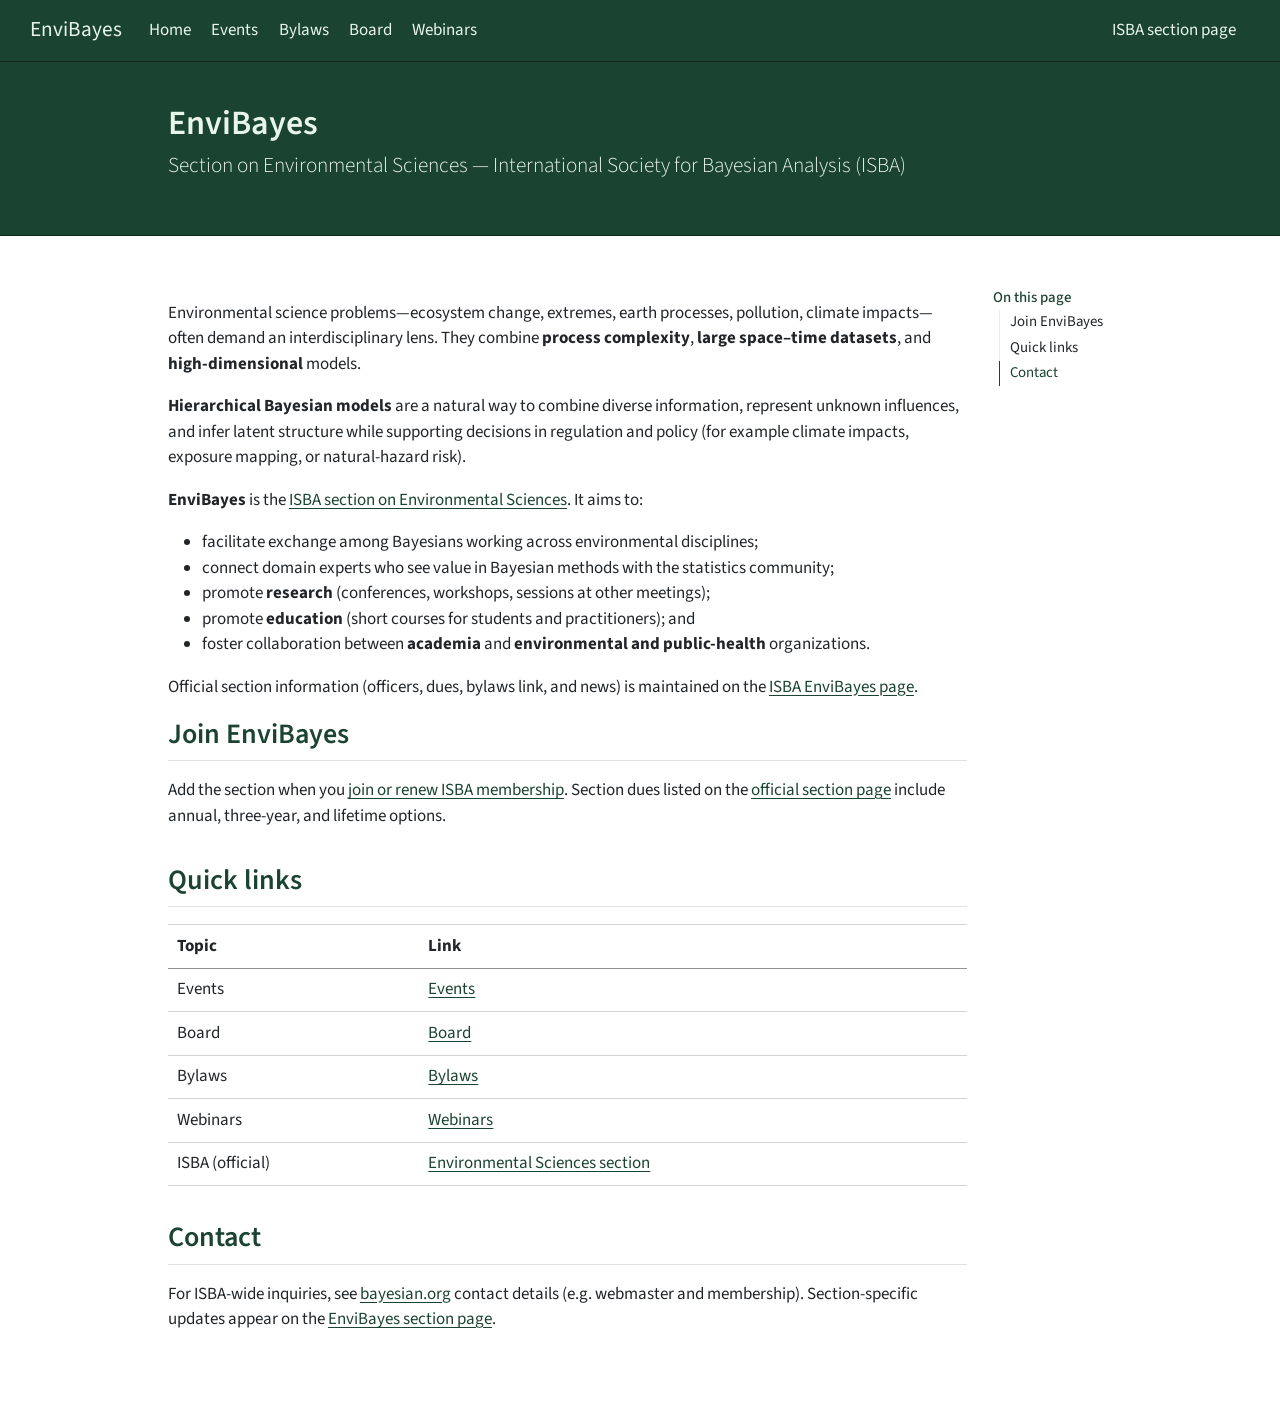
==== index.html @ 17937686 "Built site for gh-pages" ====
<!DOCTYPE html>
<html xmlns="http://www.w3.org/1999/xhtml" lang="en" xml:lang="en"><head>

<meta charset="utf-8">
<meta name="generator" content="quarto-1.7.28">

<meta name="viewport" content="width=device-width, initial-scale=1.0, user-scalable=yes">


<title>EnviBayes</title>
<style>
code{white-space: pre-wrap;}
span.smallcaps{font-variant: small-caps;}
div.columns{display: flex; gap: min(4vw, 1.5em);}
div.column{flex: auto; overflow-x: auto;}
div.hanging-indent{margin-left: 1.5em; text-indent: -1.5em;}
ul.task-list{list-style: none;}
ul.task-list li input[type="checkbox"] {
  width: 0.8em;
  margin: 0 0.8em 0.2em -1em; /* quarto-specific, see https://github.com/quarto-dev/quarto-cli/issues/4556 */ 
  vertical-align: middle;
}
</style>


<script src="site_libs/quarto-nav/quarto-nav.js"></script>
<script src="site_libs/quarto-nav/headroom.min.js"></script>
<script src="site_libs/clipboard/clipboard.min.js"></script>
<script src="site_libs/quarto-search/autocomplete.umd.js"></script>
<script src="site_libs/quarto-search/fuse.min.js"></script>
<script src="site_libs/quarto-search/quarto-search.js"></script>
<meta name="quarto:offset" content="./">
<script src="site_libs/quarto-html/quarto.js" type="module"></script>
<script src="site_libs/quarto-html/tabsets/tabsets.js" type="module"></script>
<script src="site_libs/quarto-html/popper.min.js"></script>
<script src="site_libs/quarto-html/tippy.umd.min.js"></script>
<script src="site_libs/quarto-html/anchor.min.js"></script>
<link href="site_libs/quarto-html/tippy.css" rel="stylesheet">
<link href="site_libs/quarto-html/quarto-syntax-highlighting-b719d3d4935f2b08311a76135e2bf442.css" rel="stylesheet" id="quarto-text-highlighting-styles">
<script src="site_libs/bootstrap/bootstrap.min.js"></script>
<link href="site_libs/bootstrap/bootstrap-icons.css" rel="stylesheet">
<link href="site_libs/bootstrap/bootstrap-daf389cc7eb5d8c83fa0252918874f63.min.css" rel="stylesheet" append-hash="true" id="quarto-bootstrap" data-mode="light">
<script id="quarto-search-options" type="application/json">{
  "location": "navbar",
  "copy-button": false,
  "collapse-after": 3,
  "panel-placement": "end",
  "type": "overlay",
  "limit": 50,
  "keyboard-shortcut": [
    "f",
    "/",
    "s"
  ],
  "show-item-context": false,
  "language": {
    "search-no-results-text": "No results",
    "search-matching-documents-text": "matching documents",
    "search-copy-link-title": "Copy link to search",
    "search-hide-matches-text": "Hide additional matches",
    "search-more-match-text": "more match in this document",
    "search-more-matches-text": "more matches in this document",
    "search-clear-button-title": "Clear",
    "search-text-placeholder": "",
    "search-detached-cancel-button-title": "Cancel",
    "search-submit-button-title": "Submit",
    "search-label": "Search"
  }
}</script>
<style>

      .quarto-title-block .quarto-title-banner h1,
      .quarto-title-block .quarto-title-banner h2,
      .quarto-title-block .quarto-title-banner h3,
      .quarto-title-block .quarto-title-banner h4,
      .quarto-title-block .quarto-title-banner h5,
      .quarto-title-block .quarto-title-banner h6
      {
        color: #e8f5e9;
      }

      .quarto-title-block .quarto-title-banner {
        color: #e8f5e9;
background: #1b4332;
      }
</style>


</head>

<body class="nav-fixed quarto-light">

<div id="quarto-search-results"></div>
  <header id="quarto-header" class="headroom fixed-top quarto-banner">
    <nav class="navbar navbar-expand-lg " data-bs-theme="dark">
      <div class="navbar-container container-fluid">
      <div class="navbar-brand-container mx-auto">
    <a class="navbar-brand" href="./index.html">
    <span class="navbar-title">EnviBayes</span>
    </a>
  </div>
            <div id="quarto-search" class="" title="Search"></div>
          <button class="navbar-toggler" type="button" data-bs-toggle="collapse" data-bs-target="#navbarCollapse" aria-controls="navbarCollapse" role="menu" aria-expanded="false" aria-label="Toggle navigation" onclick="if (window.quartoToggleHeadroom) { window.quartoToggleHeadroom(); }">
  <span class="navbar-toggler-icon"></span>
</button>
          <div class="collapse navbar-collapse" id="navbarCollapse">
            <ul class="navbar-nav navbar-nav-scroll me-auto">
  <li class="nav-item">
    <a class="nav-link active" href="./index.html" aria-current="page"> 
<span class="menu-text">Home</span></a>
  </li>  
  <li class="nav-item">
    <a class="nav-link" href="./events.html"> 
<span class="menu-text">Events</span></a>
  </li>  
  <li class="nav-item">
    <a class="nav-link" href="./bylaws.html"> 
<span class="menu-text">Bylaws</span></a>
  </li>  
  <li class="nav-item">
    <a class="nav-link" href="./board.html"> 
<span class="menu-text">Board</span></a>
  </li>  
  <li class="nav-item">
    <a class="nav-link" href="./webinars.html"> 
<span class="menu-text">Webinars</span></a>
  </li>  
</ul>
            <ul class="navbar-nav navbar-nav-scroll ms-auto">
  <li class="nav-item">
    <a class="nav-link" href="https://bayesian.org/sectionschapters/environmental-sciences/"> <i class="bi bi-globe" role="img">
</i> 
<span class="menu-text">ISBA section page</span></a>
  </li>  
</ul>
          </div> <!-- /navcollapse -->
            <div class="quarto-navbar-tools">
</div>
      </div> <!-- /container-fluid -->
    </nav>
</header>
<!-- content -->
<header id="title-block-header" class="quarto-title-block default page-columns page-full">
  <div class="quarto-title-banner page-columns page-full">
    <div class="quarto-title column-body">
      <h1 class="title">EnviBayes</h1>
            <p class="subtitle lead">Section on Environmental Sciences — International Society for Bayesian Analysis (ISBA)</p>
                      </div>
  </div>
    
  
  <div class="quarto-title-meta">

      
    
      
    </div>
    
  
  </header><div id="quarto-content" class="quarto-container page-columns page-rows-contents page-layout-article page-navbar">
<!-- sidebar -->
<!-- margin-sidebar -->
    <div id="quarto-margin-sidebar" class="sidebar margin-sidebar">
        <nav id="TOC" role="doc-toc" class="toc-active">
    <h2 id="toc-title">On this page</h2>
   
  <ul>
  <li><a href="#join-envibayes" id="toc-join-envibayes" class="nav-link active" data-scroll-target="#join-envibayes">Join EnviBayes</a></li>
  <li><a href="#quick-links" id="toc-quick-links" class="nav-link" data-scroll-target="#quick-links">Quick links</a></li>
  <li><a href="#contact" id="toc-contact" class="nav-link" data-scroll-target="#contact">Contact</a></li>
  </ul>
</nav>
    </div>
<!-- main -->
<main class="content quarto-banner-title-block" id="quarto-document-content">





<p>Environmental science problems—ecosystem change, extremes, earth processes, pollution, climate impacts—often demand an interdisciplinary lens. They combine <strong>process complexity</strong>, <strong>large space–time datasets</strong>, and <strong>high-dimensional</strong> models.</p>
<p><strong>Hierarchical Bayesian models</strong> are a natural way to combine diverse information, represent unknown influences, and infer latent structure while supporting decisions in regulation and policy (for example climate impacts, exposure mapping, or natural-hazard risk).</p>
<p><strong>EnviBayes</strong> is the <a href="https://bayesian.org/sectionschapters/environmental-sciences/">ISBA section on Environmental Sciences</a>. It aims to:</p>
<ul>
<li>facilitate exchange among Bayesians working across environmental disciplines;</li>
<li>connect domain experts who see value in Bayesian methods with the statistics community;</li>
<li>promote <strong>research</strong> (conferences, workshops, sessions at other meetings);</li>
<li>promote <strong>education</strong> (short courses for students and practitioners); and</li>
<li>foster collaboration between <strong>academia</strong> and <strong>environmental and public-health</strong> organizations.</li>
</ul>
<p>Official section information (officers, dues, bylaws link, and news) is maintained on the <a href="https://bayesian.org/sectionschapters/environmental-sciences/">ISBA EnviBayes page</a>.</p>
<section id="join-envibayes" class="level2">
<h2 class="anchored" data-anchor-id="join-envibayes">Join EnviBayes</h2>
<p>Add the section when you <a href="https://bayesian.org/membership-2/joinrenew/">join or renew ISBA membership</a>. Section dues listed on the <a href="https://bayesian.org/sectionschapters/environmental-sciences/">official section page</a> include annual, three-year, and lifetime options.</p>
</section>
<section id="quick-links" class="level2">
<h2 class="anchored" data-anchor-id="quick-links">Quick links</h2>
<table class="caption-top table">
<thead>
<tr class="header">
<th>Topic</th>
<th>Link</th>
</tr>
</thead>
<tbody>
<tr class="odd">
<td>Events</td>
<td><a href="./events.html">Events</a></td>
</tr>
<tr class="even">
<td>Board</td>
<td><a href="./board.html">Board</a></td>
</tr>
<tr class="odd">
<td>Bylaws</td>
<td><a href="./bylaws.html">Bylaws</a></td>
</tr>
<tr class="even">
<td>Webinars</td>
<td><a href="./webinars.html">Webinars</a></td>
</tr>
<tr class="odd">
<td>ISBA (official)</td>
<td><a href="https://bayesian.org/sectionschapters/environmental-sciences/">Environmental Sciences section</a></td>
</tr>
</tbody>
</table>
</section>
<section id="contact" class="level2">
<h2 class="anchored" data-anchor-id="contact">Contact</h2>
<p>For ISBA-wide inquiries, see <a href="https://bayesian.org/">bayesian.org</a> contact details (e.g.&nbsp;webmaster and membership). Section-specific updates appear on the <a href="https://bayesian.org/sectionschapters/environmental-sciences/">EnviBayes section page</a>.</p>


</section>

</main> <!-- /main -->
<script id="quarto-html-after-body" type="application/javascript">
  window.document.addEventListener("DOMContentLoaded", function (event) {
    const icon = "";
    const anchorJS = new window.AnchorJS();
    anchorJS.options = {
      placement: 'right',
      icon: icon
    };
    anchorJS.add('.anchored');
    const isCodeAnnotation = (el) => {
      for (const clz of el.classList) {
        if (clz.startsWith('code-annotation-')) {                     
          return true;
        }
      }
      return false;
    }
    const onCopySuccess = function(e) {
      // button target
      const button = e.trigger;
      // don't keep focus
      button.blur();
      // flash "checked"
      button.classList.add('code-copy-button-checked');
      var currentTitle = button.getAttribute("title");
      button.setAttribute("title", "Copied!");
      let tooltip;
      if (window.bootstrap) {
        button.setAttribute("data-bs-toggle", "tooltip");
        button.setAttribute("data-bs-placement", "left");
        button.setAttribute("data-bs-title", "Copied!");
        tooltip = new bootstrap.Tooltip(button, 
          { trigger: "manual", 
            customClass: "code-copy-button-tooltip",
            offset: [0, -8]});
        tooltip.show();    
      }
      setTimeout(function() {
        if (tooltip) {
          tooltip.hide();
          button.removeAttribute("data-bs-title");
          button.removeAttribute("data-bs-toggle");
          button.removeAttribute("data-bs-placement");
        }
        button.setAttribute("title", currentTitle);
        button.classList.remove('code-copy-button-checked');
      }, 1000);
      // clear code selection
      e.clearSelection();
    }
    const getTextToCopy = function(trigger) {
        const codeEl = trigger.previousElementSibling.cloneNode(true);
        for (const childEl of codeEl.children) {
          if (isCodeAnnotation(childEl)) {
            childEl.remove();
          }
        }
        return codeEl.innerText;
    }
    const clipboard = new window.ClipboardJS('.code-copy-button:not([data-in-quarto-modal])', {
      text: getTextToCopy
    });
    clipboard.on('success', onCopySuccess);
    if (window.document.getElementById('quarto-embedded-source-code-modal')) {
      const clipboardModal = new window.ClipboardJS('.code-copy-button[data-in-quarto-modal]', {
        text: getTextToCopy,
        container: window.document.getElementById('quarto-embedded-source-code-modal')
      });
      clipboardModal.on('success', onCopySuccess);
    }
      var localhostRegex = new RegExp(/^(?:http|https):\/\/localhost\:?[0-9]*\//);
      var mailtoRegex = new RegExp(/^mailto:/);
        var filterRegex = new RegExp('/' + window.location.host + '/');
      var isInternal = (href) => {
          return filterRegex.test(href) || localhostRegex.test(href) || mailtoRegex.test(href);
      }
      // Inspect non-navigation links and adorn them if external
     var links = window.document.querySelectorAll('a[href]:not(.nav-link):not(.navbar-brand):not(.toc-action):not(.sidebar-link):not(.sidebar-item-toggle):not(.pagination-link):not(.no-external):not([aria-hidden]):not(.dropdown-item):not(.quarto-navigation-tool):not(.about-link)');
      for (var i=0; i<links.length; i++) {
        const link = links[i];
        if (!isInternal(link.href)) {
          // undo the damage that might have been done by quarto-nav.js in the case of
          // links that we want to consider external
          if (link.dataset.originalHref !== undefined) {
            link.href = link.dataset.originalHref;
          }
            // target, if specified
            link.setAttribute("target", "_blank");
            if (link.getAttribute("rel") === null) {
              link.setAttribute("rel", "noopener");
            }
        }
      }
    function tippyHover(el, contentFn, onTriggerFn, onUntriggerFn) {
      const config = {
        allowHTML: true,
        maxWidth: 500,
        delay: 100,
        arrow: false,
        appendTo: function(el) {
            return el.parentElement;
        },
        interactive: true,
        interactiveBorder: 10,
        theme: 'quarto',
        placement: 'bottom-start',
      };
      if (contentFn) {
        config.content = contentFn;
      }
      if (onTriggerFn) {
        config.onTrigger = onTriggerFn;
      }
      if (onUntriggerFn) {
        config.onUntrigger = onUntriggerFn;
      }
      window.tippy(el, config); 
    }
    const noterefs = window.document.querySelectorAll('a[role="doc-noteref"]');
    for (var i=0; i<noterefs.length; i++) {
      const ref = noterefs[i];
      tippyHover(ref, function() {
        // use id or data attribute instead here
        let href = ref.getAttribute('data-footnote-href') || ref.getAttribute('href');
        try { href = new URL(href).hash; } catch {}
        const id = href.replace(/^#\/?/, "");
        const note = window.document.getElementById(id);
        if (note) {
          return note.innerHTML;
        } else {
          return "";
        }
      });
    }
    const xrefs = window.document.querySelectorAll('a.quarto-xref');
    const processXRef = (id, note) => {
      // Strip column container classes
      const stripColumnClz = (el) => {
        el.classList.remove("page-full", "page-columns");
        if (el.children) {
          for (const child of el.children) {
            stripColumnClz(child);
          }
        }
      }
      stripColumnClz(note)
      if (id === null || id.startsWith('sec-')) {
        // Special case sections, only their first couple elements
        const container = document.createElement("div");
        if (note.children && note.children.length > 2) {
          container.appendChild(note.children[0].cloneNode(true));
          for (let i = 1; i < note.children.length; i++) {
            const child = note.children[i];
            if (child.tagName === "P" && child.innerText === "") {
              continue;
            } else {
              container.appendChild(child.cloneNode(true));
              break;
            }
          }
          if (window.Quarto?.typesetMath) {
            window.Quarto.typesetMath(container);
          }
          return container.innerHTML
        } else {
          if (window.Quarto?.typesetMath) {
            window.Quarto.typesetMath(note);
          }
          return note.innerHTML;
        }
      } else {
        // Remove any anchor links if they are present
        const anchorLink = note.querySelector('a.anchorjs-link');
        if (anchorLink) {
          anchorLink.remove();
        }
        if (window.Quarto?.typesetMath) {
          window.Quarto.typesetMath(note);
        }
        if (note.classList.contains("callout")) {
          return note.outerHTML;
        } else {
          return note.innerHTML;
        }
      }
    }
    for (var i=0; i<xrefs.length; i++) {
      const xref = xrefs[i];
      tippyHover(xref, undefined, function(instance) {
        instance.disable();
        let url = xref.getAttribute('href');
        let hash = undefined; 
        if (url.startsWith('#')) {
          hash = url;
        } else {
          try { hash = new URL(url).hash; } catch {}
        }
        if (hash) {
          const id = hash.replace(/^#\/?/, "");
          const note = window.document.getElementById(id);
          if (note !== null) {
            try {
              const html = processXRef(id, note.cloneNode(true));
              instance.setContent(html);
            } finally {
              instance.enable();
              instance.show();
            }
          } else {
            // See if we can fetch this
            fetch(url.split('#')[0])
            .then(res => res.text())
            .then(html => {
              const parser = new DOMParser();
              const htmlDoc = parser.parseFromString(html, "text/html");
              const note = htmlDoc.getElementById(id);
              if (note !== null) {
                const html = processXRef(id, note);
                instance.setContent(html);
              } 
            }).finally(() => {
              instance.enable();
              instance.show();
            });
          }
        } else {
          // See if we can fetch a full url (with no hash to target)
          // This is a special case and we should probably do some content thinning / targeting
          fetch(url)
          .then(res => res.text())
          .then(html => {
            const parser = new DOMParser();
            const htmlDoc = parser.parseFromString(html, "text/html");
            const note = htmlDoc.querySelector('main.content');
            if (note !== null) {
              // This should only happen for chapter cross references
              // (since there is no id in the URL)
              // remove the first header
              if (note.children.length > 0 && note.children[0].tagName === "HEADER") {
                note.children[0].remove();
              }
              const html = processXRef(null, note);
              instance.setContent(html);
            } 
          }).finally(() => {
            instance.enable();
            instance.show();
          });
        }
      }, function(instance) {
      });
    }
        let selectedAnnoteEl;
        const selectorForAnnotation = ( cell, annotation) => {
          let cellAttr = 'data-code-cell="' + cell + '"';
          let lineAttr = 'data-code-annotation="' +  annotation + '"';
          const selector = 'span[' + cellAttr + '][' + lineAttr + ']';
          return selector;
        }
        const selectCodeLines = (annoteEl) => {
          const doc = window.document;
          const targetCell = annoteEl.getAttribute("data-target-cell");
          const targetAnnotation = annoteEl.getAttribute("data-target-annotation");
          const annoteSpan = window.document.querySelector(selectorForAnnotation(targetCell, targetAnnotation));
          const lines = annoteSpan.getAttribute("data-code-lines").split(",");
          const lineIds = lines.map((line) => {
            return targetCell + "-" + line;
          })
          let top = null;
          let height = null;
          let parent = null;
          if (lineIds.length > 0) {
              //compute the position of the single el (top and bottom and make a div)
              const el = window.document.getElementById(lineIds[0]);
              top = el.offsetTop;
              height = el.offsetHeight;
              parent = el.parentElement.parentElement;
            if (lineIds.length > 1) {
              const lastEl = window.document.getElementById(lineIds[lineIds.length - 1]);
              const bottom = lastEl.offsetTop + lastEl.offsetHeight;
              height = bottom - top;
            }
            if (top !== null && height !== null && parent !== null) {
              // cook up a div (if necessary) and position it 
              let div = window.document.getElementById("code-annotation-line-highlight");
              if (div === null) {
                div = window.document.createElement("div");
                div.setAttribute("id", "code-annotation-line-highlight");
                div.style.position = 'absolute';
                parent.appendChild(div);
              }
              div.style.top = top - 2 + "px";
              div.style.height = height + 4 + "px";
              div.style.left = 0;
              let gutterDiv = window.document.getElementById("code-annotation-line-highlight-gutter");
              if (gutterDiv === null) {
                gutterDiv = window.document.createElement("div");
                gutterDiv.setAttribute("id", "code-annotation-line-highlight-gutter");
                gutterDiv.style.position = 'absolute';
                const codeCell = window.document.getElementById(targetCell);
                const gutter = codeCell.querySelector('.code-annotation-gutter');
                gutter.appendChild(gutterDiv);
              }
              gutterDiv.style.top = top - 2 + "px";
              gutterDiv.style.height = height + 4 + "px";
            }
            selectedAnnoteEl = annoteEl;
          }
        };
        const unselectCodeLines = () => {
          const elementsIds = ["code-annotation-line-highlight", "code-annotation-line-highlight-gutter"];
          elementsIds.forEach((elId) => {
            const div = window.document.getElementById(elId);
            if (div) {
              div.remove();
            }
          });
          selectedAnnoteEl = undefined;
        };
          // Handle positioning of the toggle
      window.addEventListener(
        "resize",
        throttle(() => {
          elRect = undefined;
          if (selectedAnnoteEl) {
            selectCodeLines(selectedAnnoteEl);
          }
        }, 10)
      );
      function throttle(fn, ms) {
      let throttle = false;
      let timer;
        return (...args) => {
          if(!throttle) { // first call gets through
              fn.apply(this, args);
              throttle = true;
          } else { // all the others get throttled
              if(timer) clearTimeout(timer); // cancel #2
              timer = setTimeout(() => {
                fn.apply(this, args);
                timer = throttle = false;
              }, ms);
          }
        };
      }
        // Attach click handler to the DT
        const annoteDls = window.document.querySelectorAll('dt[data-target-cell]');
        for (const annoteDlNode of annoteDls) {
          annoteDlNode.addEventListener('click', (event) => {
            const clickedEl = event.target;
            if (clickedEl !== selectedAnnoteEl) {
              unselectCodeLines();
              const activeEl = window.document.querySelector('dt[data-target-cell].code-annotation-active');
              if (activeEl) {
                activeEl.classList.remove('code-annotation-active');
              }
              selectCodeLines(clickedEl);
              clickedEl.classList.add('code-annotation-active');
            } else {
              // Unselect the line
              unselectCodeLines();
              clickedEl.classList.remove('code-annotation-active');
            }
          });
        }
    const findCites = (el) => {
      const parentEl = el.parentElement;
      if (parentEl) {
        const cites = parentEl.dataset.cites;
        if (cites) {
          return {
            el,
            cites: cites.split(' ')
          };
        } else {
          return findCites(el.parentElement)
        }
      } else {
        return undefined;
      }
    };
    var bibliorefs = window.document.querySelectorAll('a[role="doc-biblioref"]');
    for (var i=0; i<bibliorefs.length; i++) {
      const ref = bibliorefs[i];
      const citeInfo = findCites(ref);
      if (citeInfo) {
        tippyHover(citeInfo.el, function() {
          var popup = window.document.createElement('div');
          citeInfo.cites.forEach(function(cite) {
            var citeDiv = window.document.createElement('div');
            citeDiv.classList.add('hanging-indent');
            citeDiv.classList.add('csl-entry');
            var biblioDiv = window.document.getElementById('ref-' + cite);
            if (biblioDiv) {
              citeDiv.innerHTML = biblioDiv.innerHTML;
            }
            popup.appendChild(citeDiv);
          });
          return popup.innerHTML;
        });
      }
    }
  });
  </script>
</div> <!-- /content -->




</body></html>
---- site_libs/quarto-html/tippy.css ----
.tippy-box[data-animation=fade][data-state=hidden]{opacity:0}[data-tippy-root]{max-width:calc(100vw - 10px)}.tippy-box{position:relative;background-color:#333;color:#fff;border-radius:4px;font-size:14px;line-height:1.4;white-space:normal;outline:0;transition-property:transform,visibility,opacity}.tippy-box[data-placement^=top]>.tippy-arrow{bottom:0}.tippy-box[data-placement^=top]>.tippy-arrow:before{bottom:-7px;left:0;border-width:8px 8px 0;border-top-color:initial;transform-origin:center top}.tippy-box[data-placement^=bottom]>.tippy-arrow{top:0}.tippy-box[data-placement^=bottom]>.tippy-arrow:before{top:-7px;left:0;border-width:0 8px 8px;border-bottom-color:initial;transform-origin:center bottom}.tippy-box[data-placement^=left]>.tippy-arrow{right:0}.tippy-box[data-placement^=left]>.tippy-arrow:before{border-width:8px 0 8px 8px;border-left-color:initial;right:-7px;transform-origin:center left}.tippy-box[data-placement^=right]>.tippy-arrow{left:0}.tippy-box[data-placement^=right]>.tippy-arrow:before{left:-7px;border-width:8px 8px 8px 0;border-right-color:initial;transform-origin:center right}.tippy-box[data-inertia][data-state=visible]{transition-timing-function:cubic-bezier(.54,1.5,.38,1.11)}.tippy-arrow{width:16px;height:16px;color:#333}.tippy-arrow:before{content:"";position:absolute;border-color:transparent;border-style:solid}.tippy-content{position:relative;padding:5px 9px;z-index:1}
---- site_libs/quarto-html/quarto-syntax-highlighting-b719d3d4935f2b08311a76135e2bf442.css ----
/* quarto syntax highlight colors */
:root {
  --quarto-hl-ot-color: #003B4F;
  --quarto-hl-at-color: #657422;
  --quarto-hl-ss-color: #20794D;
  --quarto-hl-an-color: #5E5E5E;
  --quarto-hl-fu-color: #4758AB;
  --quarto-hl-st-color: #20794D;
  --quarto-hl-cf-color: #003B4F;
  --quarto-hl-op-color: #5E5E5E;
  --quarto-hl-er-color: #AD0000;
  --quarto-hl-bn-color: #AD0000;
  --quarto-hl-al-color: #AD0000;
  --quarto-hl-va-color: #111111;
  --quarto-hl-bu-color: inherit;
  --quarto-hl-ex-color: inherit;
  --quarto-hl-pp-color: #AD0000;
  --quarto-hl-in-color: #5E5E5E;
  --quarto-hl-vs-color: #20794D;
  --quarto-hl-wa-color: #5E5E5E;
  --quarto-hl-do-color: #5E5E5E;
  --quarto-hl-im-color: #00769E;
  --quarto-hl-ch-color: #20794D;
  --quarto-hl-dt-color: #AD0000;
  --quarto-hl-fl-color: #AD0000;
  --quarto-hl-co-color: #5E5E5E;
  --quarto-hl-cv-color: #5E5E5E;
  --quarto-hl-cn-color: #8f5902;
  --quarto-hl-sc-color: #5E5E5E;
  --quarto-hl-dv-color: #AD0000;
  --quarto-hl-kw-color: #003B4F;
}

/* other quarto variables */
:root {
  --quarto-font-monospace: SFMono-Regular, Menlo, Monaco, Consolas, "Liberation Mono", "Courier New", monospace;
}

/* syntax highlight based on Pandoc's rules */
pre > code.sourceCode > span {
  color: #003B4F;
}

code.sourceCode > span {
  color: #003B4F;
}

div.sourceCode,
div.sourceCode pre.sourceCode {
  color: #003B4F;
}

/* Normal */
code span {
  color: #003B4F;
}

/* Alert */
code span.al {
  color: #AD0000;
  font-style: inherit;
}

/* Annotation */
code span.an {
  color: #5E5E5E;
  font-style: inherit;
}

/* Attribute */
code span.at {
  color: #657422;
  font-style: inherit;
}

/* BaseN */
code span.bn {
  color: #AD0000;
  font-style: inherit;
}

/* BuiltIn */
code span.bu {
  font-style: inherit;
}

/* ControlFlow */
code span.cf {
  color: #003B4F;
  font-weight: bold;
  font-style: inherit;
}

/* Char */
code span.ch {
  color: #20794D;
  font-style: inherit;
}

/* Constant */
code span.cn {
  color: #8f5902;
  font-style: inherit;
}

/* Comment */
code span.co {
  color: #5E5E5E;
  font-style: inherit;
}

/* CommentVar */
code span.cv {
  color: #5E5E5E;
  font-style: italic;
}

/* Documentation */
code span.do {
  color: #5E5E5E;
  font-style: italic;
}

/* DataType */
code span.dt {
  color: #AD0000;
  font-style: inherit;
}

/* DecVal */
code span.dv {
  color: #AD0000;
  font-style: inherit;
}

/* Error */
code span.er {
  color: #AD0000;
  font-style: inherit;
}

/* Extension */
code span.ex {
  font-style: inherit;
}

/* Float */
code span.fl {
  color: #AD0000;
  font-style: inherit;
}

/* Function */
code span.fu {
  color: #4758AB;
  font-style: inherit;
}

/* Import */
code span.im {
  color: #00769E;
  font-style: inherit;
}

/* Information */
code span.in {
  color: #5E5E5E;
  font-style: inherit;
}

/* Keyword */
code span.kw {
  color: #003B4F;
  font-weight: bold;
  font-style: inherit;
}

/* Operator */
code span.op {
  color: #5E5E5E;
  font-style: inherit;
}

/* Other */
code span.ot {
  color: #003B4F;
  font-style: inherit;
}

/* Preprocessor */
code span.pp {
  color: #AD0000;
  font-style: inherit;
}

/* SpecialChar */
code span.sc {
  color: #5E5E5E;
  font-style: inherit;
}

/* SpecialString */
code span.ss {
  color: #20794D;
  font-style: inherit;
}

/* String */
code span.st {
  color: #20794D;
  font-style: inherit;
}

/* Variable */
code span.va {
  color: #111111;
  font-style: inherit;
}

/* VerbatimString */
code span.vs {
  color: #20794D;
  font-style: inherit;
}

/* Warning */
code span.wa {
  color: #5E5E5E;
  font-style: italic;
}

.prevent-inlining {
  content: "</";
}

/*# sourceMappingURL=140c595fe8c061389dc70b4cc739786f.css.map */
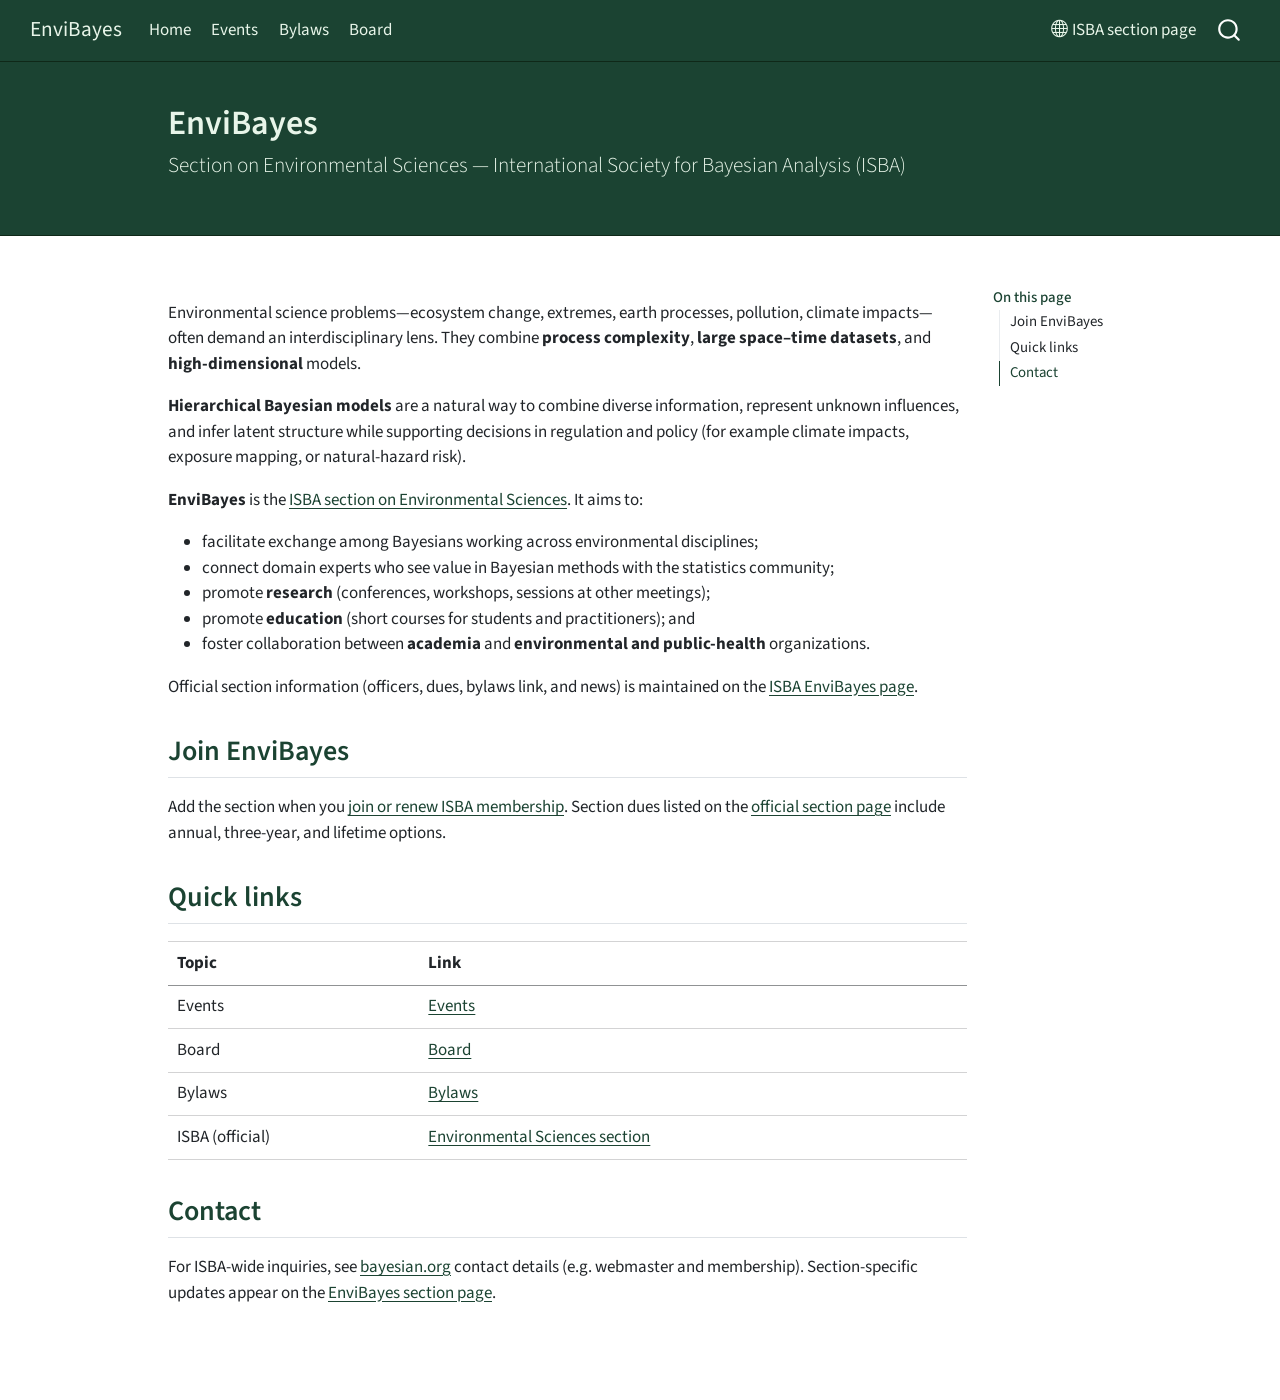
==== commit 549424bc: "Built site for gh-pages" ====
--- a/index.html
+++ b/index.html
@@ -2,13 +2,16 @@
 <html xmlns="http://www.w3.org/1999/xhtml" lang="en" xml:lang="en"><head>
 
 <meta charset="utf-8">
-<meta name="generator" content="quarto-1.7.28">
+<meta name="generator" content="quarto-1.9.37">
 
 <meta name="viewport" content="width=device-width, initial-scale=1.0, user-scalable=yes">
 
 
 <title>EnviBayes</title>
 <style>
+/* Default styles provided by pandoc.
+** See https://pandoc.org/MANUAL.html#variables-for-html for config info.
+*/
 code{white-space: pre-wrap;}
 span.smallcaps{font-variant: small-caps;}
 div.columns{display: flex; gap: min(4vw, 1.5em);}
@@ -36,10 +39,10 @@
 <script src="site_libs/quarto-html/tippy.umd.min.js"></script>
 <script src="site_libs/quarto-html/anchor.min.js"></script>
 <link href="site_libs/quarto-html/tippy.css" rel="stylesheet">
-<link href="site_libs/quarto-html/quarto-syntax-highlighting-b719d3d4935f2b08311a76135e2bf442.css" rel="stylesheet" id="quarto-text-highlighting-styles">
+<link href="site_libs/quarto-html/quarto-syntax-highlighting-7f8f88aac4f3542376d5c11b86a4c14d.css" rel="stylesheet" id="quarto-text-highlighting-styles">
 <script src="site_libs/bootstrap/bootstrap.min.js"></script>
 <link href="site_libs/bootstrap/bootstrap-icons.css" rel="stylesheet">
-<link href="site_libs/bootstrap/bootstrap-daf389cc7eb5d8c83fa0252918874f63.min.css" rel="stylesheet" append-hash="true" id="quarto-bootstrap" data-mode="light">
+<link href="site_libs/bootstrap/bootstrap-e2d9d81b28f9e87358a391d4e9709afc.min.css" rel="stylesheet" append-hash="true" id="quarto-bootstrap" data-mode="light">
 <script id="quarto-search-options" type="application/json">{
   "location": "navbar",
   "copy-button": false,
@@ -120,10 +123,6 @@
   <li class="nav-item">
     <a class="nav-link" href="./board.html"> 
 <span class="menu-text">Board</span></a>
-  </li>  
-  <li class="nav-item">
-    <a class="nav-link" href="./webinars.html"> 
-<span class="menu-text">Webinars</span></a>
   </li>  
 </ul>
             <ul class="navbar-nav navbar-nav-scroll ms-auto">
@@ -216,10 +215,6 @@
 <td><a href="./bylaws.html">Bylaws</a></td>
 </tr>
 <tr class="even">
-<td>Webinars</td>
-<td><a href="./webinars.html">Webinars</a></td>
-</tr>
-<tr class="odd">
 <td>ISBA (official)</td>
 <td><a href="https://bayesian.org/sectionschapters/environmental-sciences/">Environmental Sciences section</a></td>
 </tr>
@@ -285,13 +280,14 @@
       e.clearSelection();
     }
     const getTextToCopy = function(trigger) {
-        const codeEl = trigger.previousElementSibling.cloneNode(true);
-        for (const childEl of codeEl.children) {
-          if (isCodeAnnotation(childEl)) {
-            childEl.remove();
-          }
-        }
-        return codeEl.innerText;
+      const outerScaffold = trigger.parentElement.cloneNode(true);
+      const codeEl = outerScaffold.querySelector('code');
+      for (const childEl of codeEl.children) {
+        if (isCodeAnnotation(childEl)) {
+          childEl.remove();
+        }
+      }
+      return codeEl.innerText;
     }
     const clipboard = new window.ClipboardJS('.code-copy-button:not([data-in-quarto-modal])', {
       text: getTextToCopy
@@ -306,7 +302,7 @@
     }
       var localhostRegex = new RegExp(/^(?:http|https):\/\/localhost\:?[0-9]*\//);
       var mailtoRegex = new RegExp(/^mailto:/);
-        var filterRegex = new RegExp('/' + window.location.host + '/');
+        var filterRegex = new RegExp("https:\/\/andrewzm\.github\.io\/envibayes-website\/");
       var isInternal = (href) => {
           return filterRegex.test(href) || localhostRegex.test(href) || mailtoRegex.test(href);
       }
--- a/site_libs/quarto-html/quarto-syntax-highlighting-7f8f88aac4f3542376d5c11b86a4c14d.css
+++ b/site_libs/quarto-html/quarto-syntax-highlighting-7f8f88aac4f3542376d5c11b86a4c14d.css
@@ -0,0 +1,236 @@
+/* quarto syntax highlight colors */
+:root {
+  --quarto-hl-ot-color: #003B4F;
+  --quarto-hl-at-color: #657422;
+  --quarto-hl-ss-color: #20794D;
+  --quarto-hl-an-color: #5E5E5E;
+  --quarto-hl-fu-color: #4758AB;
+  --quarto-hl-st-color: #20794D;
+  --quarto-hl-cf-color: #003B4F;
+  --quarto-hl-op-color: #5E5E5E;
+  --quarto-hl-er-color: #AD0000;
+  --quarto-hl-bn-color: #AD0000;
+  --quarto-hl-al-color: #AD0000;
+  --quarto-hl-va-color: #111111;
+  --quarto-hl-bu-color: inherit;
+  --quarto-hl-ex-color: inherit;
+  --quarto-hl-pp-color: #AD0000;
+  --quarto-hl-in-color: #5E5E5E;
+  --quarto-hl-vs-color: #20794D;
+  --quarto-hl-wa-color: #5E5E5E;
+  --quarto-hl-do-color: #5E5E5E;
+  --quarto-hl-im-color: #00769E;
+  --quarto-hl-ch-color: #20794D;
+  --quarto-hl-dt-color: #AD0000;
+  --quarto-hl-fl-color: #AD0000;
+  --quarto-hl-co-color: #5E5E5E;
+  --quarto-hl-cv-color: #5E5E5E;
+  --quarto-hl-cn-color: #8f5902;
+  --quarto-hl-sc-color: #5E5E5E;
+  --quarto-hl-dv-color: #AD0000;
+  --quarto-hl-kw-color: #003B4F;
+}
+
+/* other quarto variables */
+:root {
+  --quarto-font-monospace: SFMono-Regular, Menlo, Monaco, Consolas, "Liberation Mono", "Courier New", monospace;
+}
+
+/* syntax highlight based on Pandoc's rules */
+pre > code.sourceCode > span {
+  color: #003B4F;
+}
+
+code.sourceCode > span {
+  color: #003B4F;
+}
+
+div.sourceCode,
+div.sourceCode pre.sourceCode {
+  color: #003B4F;
+}
+
+/* Normal */
+code span {
+  color: #003B4F;
+}
+
+/* Alert */
+code span.al {
+  color: #AD0000;
+  font-style: inherit;
+}
+
+/* Annotation */
+code span.an {
+  color: #5E5E5E;
+  font-style: inherit;
+}
+
+/* Attribute */
+code span.at {
+  color: #657422;
+  font-style: inherit;
+}
+
+/* BaseN */
+code span.bn {
+  color: #AD0000;
+  font-style: inherit;
+}
+
+/* BuiltIn */
+code span.bu {
+  font-style: inherit;
+}
+
+/* ControlFlow */
+code span.cf {
+  color: #003B4F;
+  font-weight: bold;
+  font-style: inherit;
+}
+
+/* Char */
+code span.ch {
+  color: #20794D;
+  font-style: inherit;
+}
+
+/* Constant */
+code span.cn {
+  color: #8f5902;
+  font-style: inherit;
+}
+
+/* Comment */
+code span.co {
+  color: #5E5E5E;
+  font-style: inherit;
+}
+
+/* CommentVar */
+code span.cv {
+  color: #5E5E5E;
+  font-style: italic;
+}
+
+/* Documentation */
+code span.do {
+  color: #5E5E5E;
+  font-style: italic;
+}
+
+/* DataType */
+code span.dt {
+  color: #AD0000;
+  font-style: inherit;
+}
+
+/* DecVal */
+code span.dv {
+  color: #AD0000;
+  font-style: inherit;
+}
+
+/* Error */
+code span.er {
+  color: #AD0000;
+  font-style: inherit;
+}
+
+/* Extension */
+code span.ex {
+  font-style: inherit;
+}
+
+/* Float */
+code span.fl {
+  color: #AD0000;
+  font-style: inherit;
+}
+
+/* Function */
+code span.fu {
+  color: #4758AB;
+  font-style: inherit;
+}
+
+/* Import */
+code span.im {
+  color: #00769E;
+  font-style: inherit;
+}
+
+/* Information */
+code span.in {
+  color: #5E5E5E;
+  font-style: inherit;
+}
+
+/* Keyword */
+code span.kw {
+  color: #003B4F;
+  font-weight: bold;
+  font-style: inherit;
+}
+
+/* Operator */
+code span.op {
+  color: #5E5E5E;
+  font-style: inherit;
+}
+
+/* Other */
+code span.ot {
+  color: #003B4F;
+  font-style: inherit;
+}
+
+/* Preprocessor */
+code span.pp {
+  color: #AD0000;
+  font-style: inherit;
+}
+
+/* SpecialChar */
+code span.sc {
+  color: #5E5E5E;
+  font-style: inherit;
+}
+
+/* SpecialString */
+code span.ss {
+  color: #20794D;
+  font-style: inherit;
+}
+
+/* String */
+code span.st {
+  color: #20794D;
+  font-style: inherit;
+}
+
+/* Variable */
+code span.va {
+  color: #111111;
+  font-style: inherit;
+}
+
+/* VerbatimString */
+code span.vs {
+  color: #20794D;
+  font-style: inherit;
+}
+
+/* Warning */
+code span.wa {
+  color: #5E5E5E;
+  font-style: italic;
+}
+
+.prevent-inlining {
+  content: "</";
+}
+
+/*# sourceMappingURL=789ad8cd35626ba772517505b42a116e.css.map */
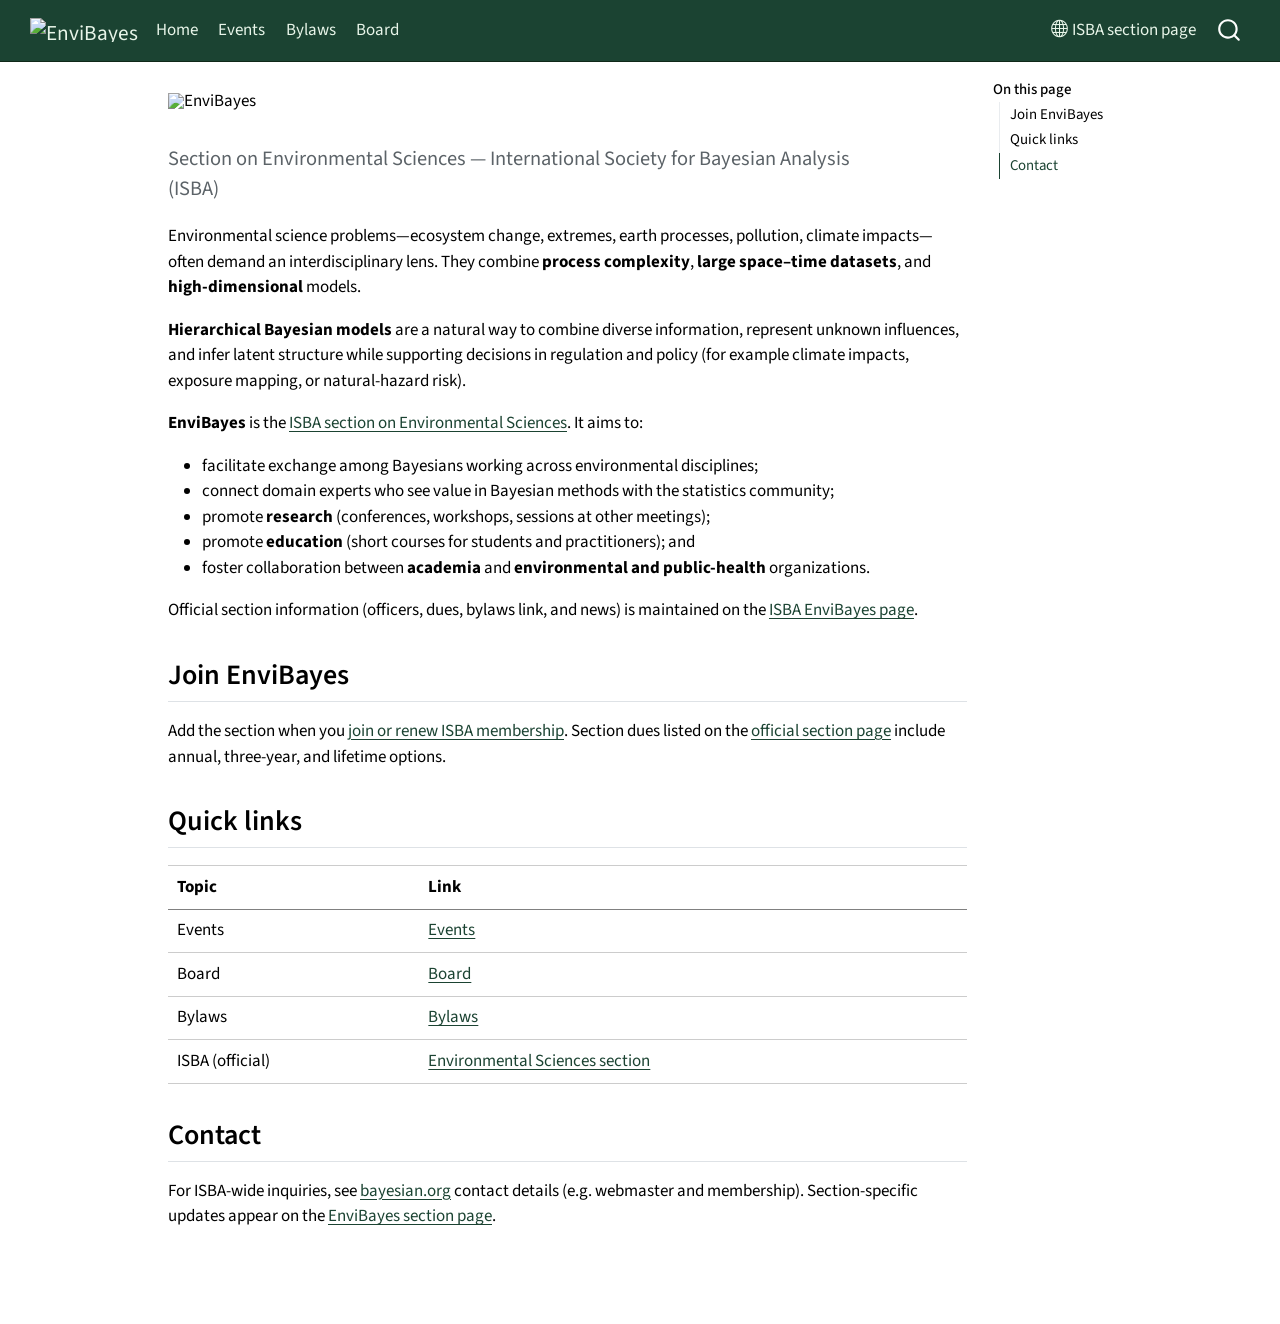
==== commit bb71a31c: "Built site for gh-pages" ====
--- a/index.html
+++ b/index.html
@@ -42,7 +42,7 @@
 <link href="site_libs/quarto-html/quarto-syntax-highlighting-7f8f88aac4f3542376d5c11b86a4c14d.css" rel="stylesheet" id="quarto-text-highlighting-styles">
 <script src="site_libs/bootstrap/bootstrap.min.js"></script>
 <link href="site_libs/bootstrap/bootstrap-icons.css" rel="stylesheet">
-<link href="site_libs/bootstrap/bootstrap-e2d9d81b28f9e87358a391d4e9709afc.min.css" rel="stylesheet" append-hash="true" id="quarto-bootstrap" data-mode="light">
+<link href="site_libs/bootstrap/bootstrap-1b7226fb92d23787fd02d5cfe64b20ac.min.css" rel="stylesheet" append-hash="true" id="quarto-bootstrap" data-mode="light">
 <script id="quarto-search-options" type="application/json">{
   "location": "navbar",
   "copy-button": false,
@@ -70,36 +70,20 @@
     "search-label": "Search"
   }
 }</script>
-<style>
-
-      .quarto-title-block .quarto-title-banner h1,
-      .quarto-title-block .quarto-title-banner h2,
-      .quarto-title-block .quarto-title-banner h3,
-      .quarto-title-block .quarto-title-banner h4,
-      .quarto-title-block .quarto-title-banner h5,
-      .quarto-title-block .quarto-title-banner h6
-      {
-        color: #e8f5e9;
-      }
-
-      .quarto-title-block .quarto-title-banner {
-        color: #e8f5e9;
-background: #1b4332;
-      }
-</style>
 
 
 </head>
 
-<body class="nav-fixed quarto-light">
+<body class="nav-fixed page-home-logo quarto-light">
 
 <div id="quarto-search-results"></div>
-  <header id="quarto-header" class="headroom fixed-top quarto-banner">
+  <header id="quarto-header" class="headroom fixed-top">
     <nav class="navbar navbar-expand-lg " data-bs-theme="dark">
       <div class="navbar-container container-fluid">
       <div class="navbar-brand-container mx-auto">
-    <a class="navbar-brand" href="./index.html">
-    <span class="navbar-title">EnviBayes</span>
+    <a href="./index.html" class="navbar-brand navbar-brand-logo">
+    <img src="./EnviBayes_Logo_navbar.png" alt="EnviBayes" class="navbar-logo light-content">
+    <img src="./EnviBayes_Logo_navbar.png" alt="EnviBayes" class="navbar-logo dark-content">
     </a>
   </div>
             <div id="quarto-search" class="" title="Search"></div>
@@ -139,24 +123,7 @@
     </nav>
 </header>
 <!-- content -->
-<header id="title-block-header" class="quarto-title-block default page-columns page-full">
-  <div class="quarto-title-banner page-columns page-full">
-    <div class="quarto-title column-body">
-      <h1 class="title">EnviBayes</h1>
-            <p class="subtitle lead">Section on Environmental Sciences — International Society for Bayesian Analysis (ISBA)</p>
-                      </div>
-  </div>
-    
-  
-  <div class="quarto-title-meta">
-
-      
-    
-      
-    </div>
-    
-  
-  </header><div id="quarto-content" class="quarto-container page-columns page-rows-contents page-layout-article page-navbar">
+<div id="quarto-content" class="quarto-container page-columns page-rows-contents page-layout-article page-navbar">
 <!-- sidebar -->
 <!-- margin-sidebar -->
     <div id="quarto-margin-sidebar" class="sidebar margin-sidebar">
@@ -171,12 +138,38 @@
 </nav>
     </div>
 <!-- main -->
-<main class="content quarto-banner-title-block" id="quarto-document-content">
-
-
-
-
-
+<main class="content" id="quarto-document-content">
+
+<header id="title-block-header" class="quarto-title-block default">
+<div class="quarto-title">
+<h1 class="title">EnviBayes</h1>
+</div>
+
+
+
+<div class="quarto-title-meta">
+
+    
+  
+    
+  </div>
+  
+
+
+</header>
+
+
+<div class="quarto-figure quarto-figure-left">
+<figure class="figure">
+<p><img src="EnviBayes_Logo.png" class="img-fluid quarto-figure quarto-figure-left figure-img" alt="EnviBayes" width="380"></p>
+</figure>
+</div>
+<h1 class="visually-hidden">
+EnviBayes
+</h1>
+<div class="home-subtitle">
+<p>Section on Environmental Sciences — International Society for Bayesian Analysis (ISBA)</p>
+</div>
 <p>Environmental science problems—ecosystem change, extremes, earth processes, pollution, climate impacts—often demand an interdisciplinary lens. They combine <strong>process complexity</strong>, <strong>large space–time datasets</strong>, and <strong>high-dimensional</strong> models.</p>
 <p><strong>Hierarchical Bayesian models</strong> are a natural way to combine diverse information, represent unknown influences, and infer latent structure while supporting decisions in regulation and policy (for example climate impacts, exposure mapping, or natural-hazard risk).</p>
 <p><strong>EnviBayes</strong> is the <a href="https://bayesian.org/sectionschapters/environmental-sciences/">ISBA section on Environmental Sciences</a>. It aims to:</p>
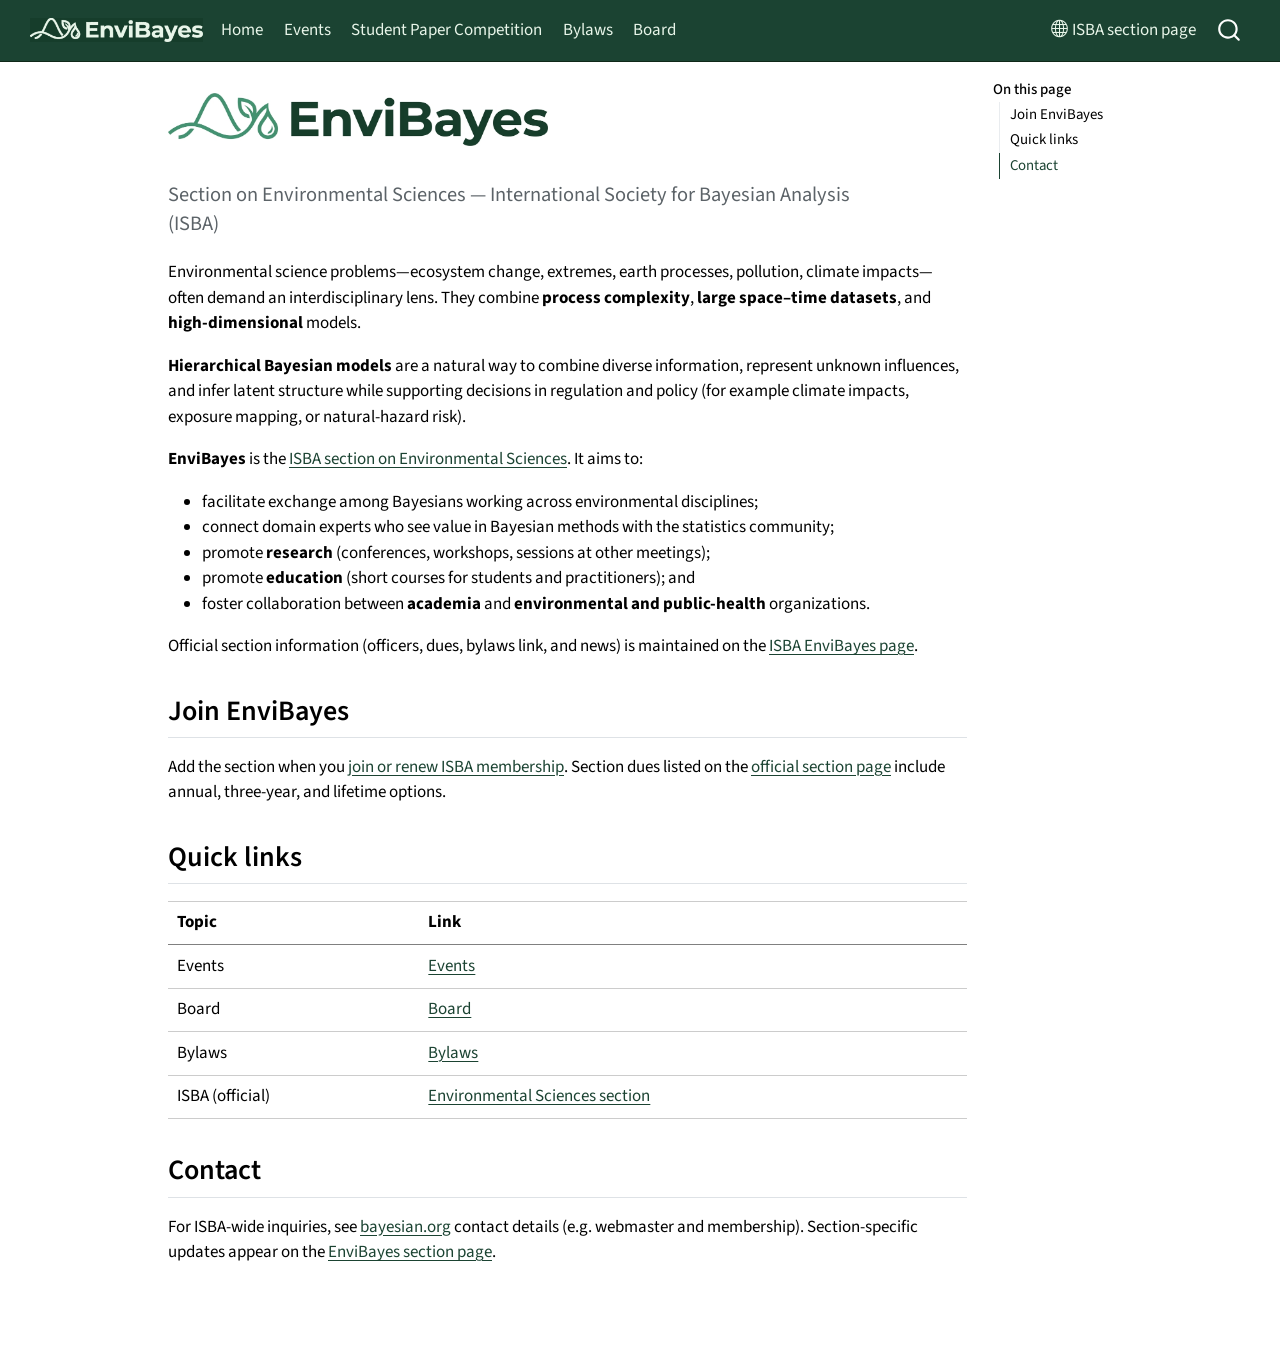
==== commit b74f2a58: "Built site for gh-pages" ====
--- a/index.html
+++ b/index.html
@@ -42,7 +42,7 @@
 <link href="site_libs/quarto-html/quarto-syntax-highlighting-7f8f88aac4f3542376d5c11b86a4c14d.css" rel="stylesheet" id="quarto-text-highlighting-styles">
 <script src="site_libs/bootstrap/bootstrap.min.js"></script>
 <link href="site_libs/bootstrap/bootstrap-icons.css" rel="stylesheet">
-<link href="site_libs/bootstrap/bootstrap-1b7226fb92d23787fd02d5cfe64b20ac.min.css" rel="stylesheet" append-hash="true" id="quarto-bootstrap" data-mode="light">
+<link href="site_libs/bootstrap/bootstrap-98e2cecf0de6083ebe6acc462f7c9d14.min.css" rel="stylesheet" append-hash="true" id="quarto-bootstrap" data-mode="light">
 <script id="quarto-search-options" type="application/json">{
   "location": "navbar",
   "copy-button": false,
@@ -99,6 +99,10 @@
   <li class="nav-item">
     <a class="nav-link" href="./events.html"> 
 <span class="menu-text">Events</span></a>
+  </li>  
+  <li class="nav-item">
+    <a class="nav-link" href="./student-paper-competition.qmd"> 
+<span class="menu-text">Student Paper Competition</span></a>
   </li>  
   <li class="nav-item">
     <a class="nav-link" href="./bylaws.html"> 
